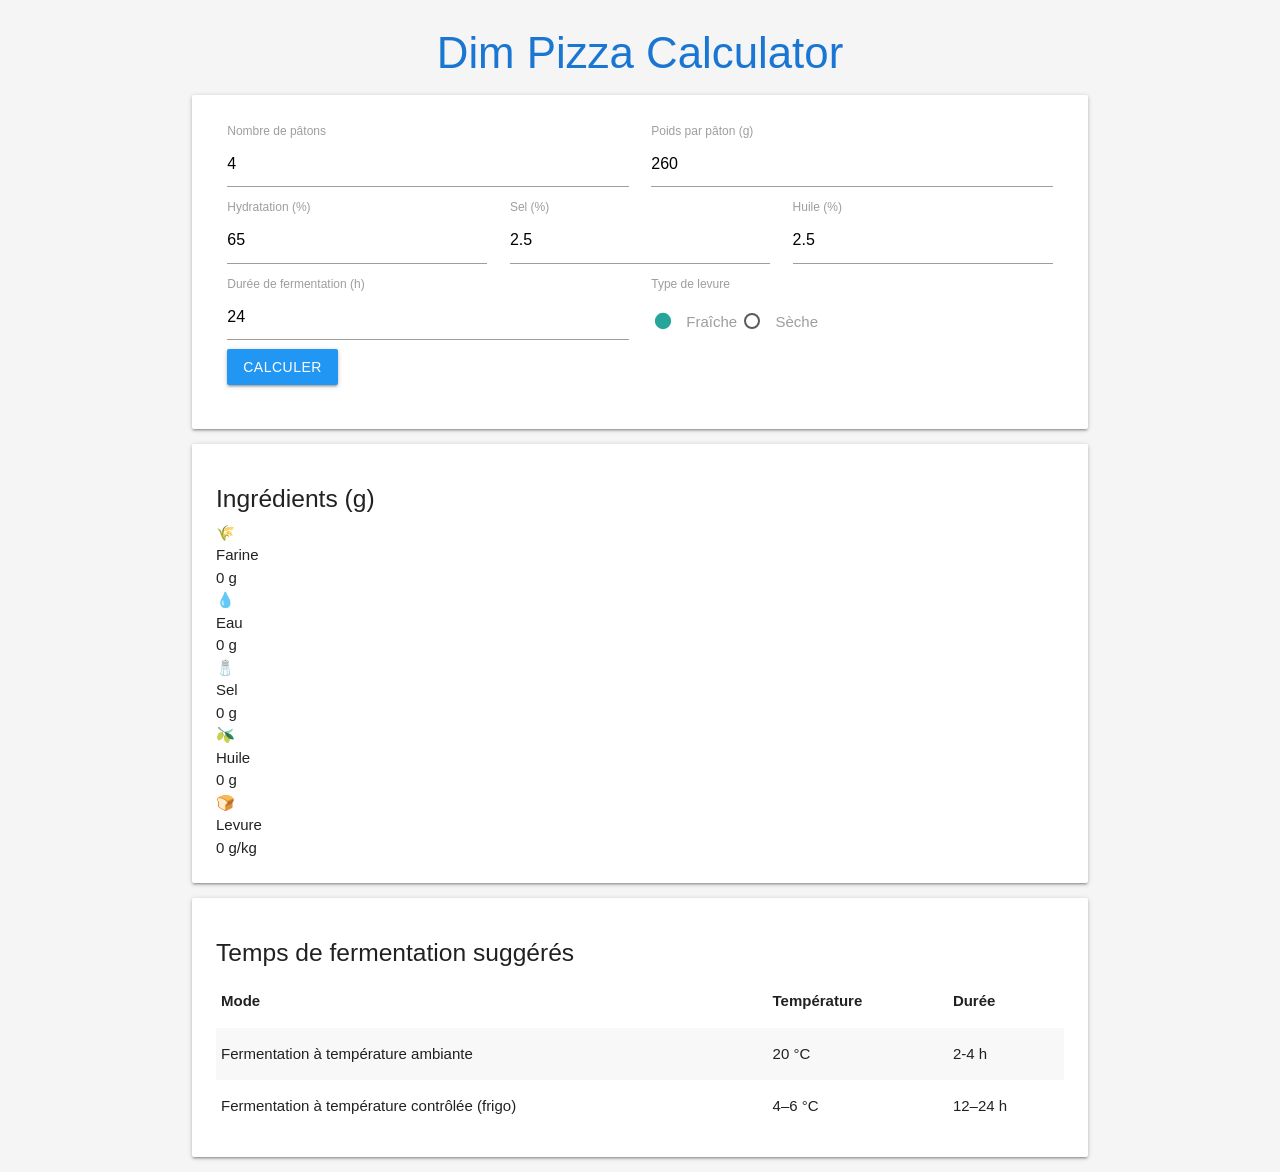
==== templates/index.html @ 213889c9 "change to Flask" ====
<!DOCTYPE html>
<html lang="fr">
<head>
  <meta charset="UTF-8" />
  <meta name="viewport" content="width=device-width, initial-scale=1.0" />
  <title>Dim Pizza Calculator</title>
  <link rel="stylesheet" href="https://cdnjs.cloudflare.com/ajax/libs/materialize/1.0.0/css/materialize.min.css" />
  <link rel="stylesheet" href="{{ url_for('static', filename='css/style.css') }}" />
</head>
<body class="grey lighten-4">
  <div class="container">
    <h3 class="center blue-text text-darken-2">Dim Pizza Calculator</h3>

    <div class="card-panel">
      <form id="calc-form">
        <div class="row">
          <div class="col s12 m6">
            <label for="num_balls">Nombre de pâtons</label>
            <input type="number" id="num_balls" value="4" class="validate" />
          </div>

          <div class="col s12 m6">
            <label for="ball_weight">Poids par pâton (g)</label>
            <input type="number" id="ball_weight" value="260" class="validate" />
          </div>

          <div class="col s12 m4">
            <label for="hydration">Hydratation (%)</label>
            <input type="number" id="hydration" value="65" step="0.1" class="validate" />
          </div>

          <div class="col s12 m4">
            <label for="salt_percent">Sel (%)</label>
            <input type="number" id="salt_percent" value="2.5" step="0.1" class="validate" />
          </div>

          <div class="col s12 m4">
            <label for="olive_percent">Huile (%)</label>
            <input type="number" id="olive_percent" value="2.5" step="0.1" class="validate" />
          </div>

          <div class="col s12 m6">
            <label for="fermentation_duration">Durée de fermentation (h)</label>
            <input type="number" id="fermentation_duration" value="24" step="1" class="validate" />
          </div>

          <div class="col s12 m6">
            <label>Type de levure</label>
            <p>
              <label>
                <input type="radio" name="yeast_type" value="fresh" checked />
                <span>Fraîche</span>
              </label>
              <label>
                <input type="radio" name="yeast_type" value="dry" />
                <span>Sèche</span>
              </label>
            </p>
          </div>

          <div class="col s12">
            <button class="btn waves-effect waves-light blue" type="submit">
              calculer
            </button>
          </div>
        </div>
      </form>
    </div>

    <!-- Résultat ingrédients -->
    <div id="ingredient-result" class="card result-card">
      <div class="card-content">
        <h5 class="ingredients-title">Ingrédients (g)</h5>
        <div class="ingredients-grid">
          <div class="ingredient-item">
            <div class="ingredient-icon">🌾</div>
            <div class="ingredient-label">Farine</div>
            <div class="ingredient-value"><span id="flour">0</span> g</div>
          </div>
          <div class="ingredient-item">
            <div class="ingredient-icon">💧</div>
            <div class="ingredient-label">Eau</div>
            <div class="ingredient-value"><span id="water">0</span> g</div>
          </div>
          <div class="ingredient-item">
            <div class="ingredient-icon">🧂</div>
            <div class="ingredient-label">Sel</div>
            <div class="ingredient-value"><span id="salt">0</span> g</div>
          </div>
          <div class="ingredient-item">
            <div class="ingredient-icon">🫒</div>
            <div class="ingredient-label">Huile</div>
            <div class="ingredient-value"><span id="olive">0</span> g</div>
          </div>
          <div class="ingredient-item">
            <div class="ingredient-icon">🍞</div>
            <div class="ingredient-label">Levure</div>
            <div class="ingredient-value"><span id="yeast">0</span> g/kg</div>
          </div>
          
        </div>
      </div>
    </div>

    <!-- Tableau fermentation -->
    <div id="ferment-result" class="card ferment-table">
      <div class="card-content">
        <h5>Temps de fermentation suggérés</h5>
        <table class="bordered striped">
          <thead>
            <tr>
              <th>Mode</th>
              <th>Température</th>
              <th>Durée</th>
            </tr>
          </thead>
          <tbody>
            <tr>
              <td>Fermentation à température ambiante</td>
              <td id="ferment-warm-temp">20 °C</td>
              <td id="ferment-warm-duration">2-4 h</td>
            </tr>
            <tr>
              <td>Fermentation à température contrôlée (frigo)</td>
              <td id="ferment-cold-temp">4–6 °C</td>
              <td id="ferment-cold-duration">12–24 h</td>
            </tr>

          </tbody>
        </table>
      </div>
    </div>
  </div>

  <script>
    // Fonction pour afficher un texte dans un élément
    const setText = (id, value) => {
      document.getElementById(id).textContent = value;
    };

    // Lorsque le formulaire est soumis
    document.getElementById("calc-form").addEventListener("submit", async (e) => {
      e.preventDefault(); // Empêcher le rechargement de la page

      // Récupérer les valeurs du formulaire
      const data = {
        num_balls: document.getElementById("num_balls").value || 4,
        ball_weight: document.getElementById("ball_weight").value || 260,
        hydration: document.getElementById("hydration").value || 65,
        salt_percent: document.getElementById("salt_percent").value || 2.5,
        olive_percent: document.getElementById("olive_percent").value || 2.5,
        fermentation_duration: document.getElementById("fermentation_duration").value || 24,
        yeast_type: document.querySelector("input[name='yeast_type']:checked").value || "fresh",
      };

      try {
        // Envoyer les données au serveur
        const res = await fetch("/calculate", {
          method: "POST",
          headers: { "Content-Type": "application/json" },
          body: JSON.stringify(data),
        });

        const result = await res.json();

        if (result.success) {
          // Afficher les résultats
          document.getElementById("ingredient-result").style.display = "block";
          setText("flour", result.dough.flour);
          setText("water", result.dough.water);
          setText("salt", result.dough.salt);
          setText("olive", result.dough.olive);
          setText("yeast", result.dough.yeast);
          setText("num_balls", result.num_balls);
          setText("ball_weight", result.ball_weight);
        } else {
          alert("Erreur : " + result.error);
        }
      } catch (err) {
        alert("Erreur réseau");
      }
    });
  </script>
</body>
</html>
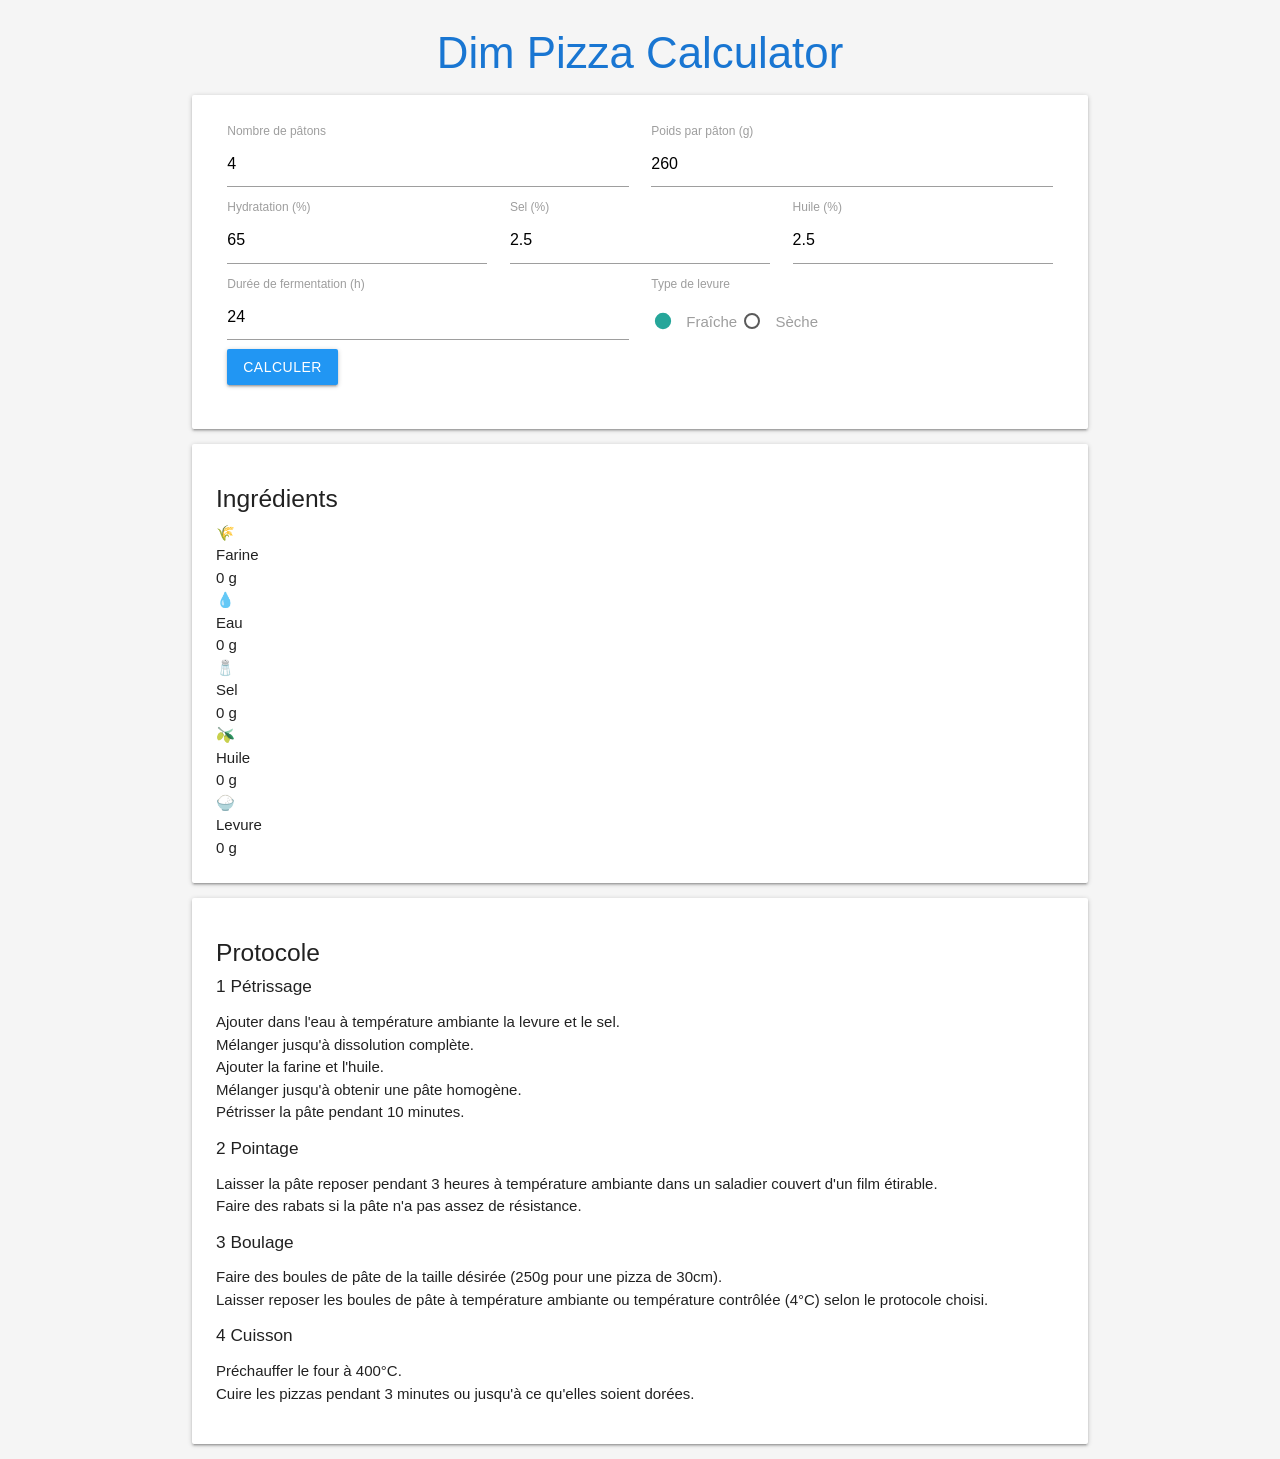
==== commit f265d898: "add protocol" ====
--- a/templates/index.html
+++ b/templates/index.html
@@ -70,7 +70,7 @@
     <!-- Résultat ingrédients -->
     <div id="ingredient-result" class="card result-card">
       <div class="card-content">
-        <h5 class="ingredients-title">Ingrédients (g)</h5>
+        <h5 class="ingredients-title">Ingrédients</h5>
         <div class="ingredients-grid">
           <div class="ingredient-item">
             <div class="ingredient-icon">🌾</div>
@@ -93,41 +93,66 @@
             <div class="ingredient-value"><span id="olive">0</span> g</div>
           </div>
           <div class="ingredient-item">
-            <div class="ingredient-icon">🍞</div>
+            <div class="ingredient-icon">🍚</div>
             <div class="ingredient-label">Levure</div>
-            <div class="ingredient-value"><span id="yeast">0</span> g/kg</div>
+            <div class="ingredient-value"><span id="yeast">0</span> g</div>
           </div>
           
         </div>
       </div>
     </div>
 
-    <!-- Tableau fermentation -->
-    <div id="ferment-result" class="card ferment-table">
+    <!-- Protocole -->
+    <div class="card result-card">
       <div class="card-content">
-        <h5>Temps de fermentation suggérés</h5>
-        <table class="bordered striped">
-          <thead>
-            <tr>
-              <th>Mode</th>
-              <th>Température</th>
-              <th>Durée</th>
-            </tr>
-          </thead>
-          <tbody>
-            <tr>
-              <td>Fermentation à température ambiante</td>
-              <td id="ferment-warm-temp">20 °C</td>
-              <td id="ferment-warm-duration">2-4 h</td>
-            </tr>
-            <tr>
-              <td>Fermentation à température contrôlée (frigo)</td>
-              <td id="ferment-cold-temp">4–6 °C</td>
-              <td id="ferment-cold-duration">12–24 h</td>
-            </tr>
-
-          </tbody>
-        </table>
+        <h5 class="protocol-title">Protocole</h5>
+        
+        <!-- Pétrissage -->
+        <div class="protocol-section">
+          <h6 class="protocol-step-title">
+            <span class="protocol-badge">1</span> Pétrissage
+          </h6>
+          <ul class="protocol-list">
+            <li><strong>Ajouter</strong> dans l'eau à température ambiante la levure et le sel.</li>
+            <li><strong>Mélanger</strong> jusqu'à dissolution complète.</li>
+            <li><strong>Ajouter</strong> la farine et l'huile.</li>
+            <li><strong>Mélanger</strong> jusqu'à obtenir une pâte homogène.</li>
+            <li><strong>Pétrisser</strong> la pâte pendant 10 minutes.</li>
+          </ul>
+        </div>
+
+        <!-- Pointage -->
+        <div class="protocol-section">
+          <h6 class="protocol-step-title">
+            <span class="protocol-badge">2</span> Pointage
+          </h6>
+          <ul class="protocol-list">
+            <li><strong>Laisser</strong> la pâte reposer pendant 3 heures à température ambiante dans un saladier couvert d'un film étirable.</li>
+            <li><strong>Faire</strong> des rabats si la pâte n'a pas assez de résistance.</li>
+          </ul>
+        </div>
+
+        <!-- Boulage -->
+        <div class="protocol-section">
+          <h6 class="protocol-step-title">
+            <span class="protocol-badge">3</span> Boulage
+          </h6>
+          <ul class="protocol-list">
+            <li><strong>Faire</strong> des boules de pâte de la taille désirée (250g pour une pizza de 30cm).</li>
+            <li><strong>Laisser</strong> reposer les boules de pâte à température ambiante ou température contrôlée (4°C) selon le protocole choisi.</li>
+          </ul>
+        </div>
+
+        <!-- Cuisson -->
+        <div class="protocol-section">
+          <h6 class="protocol-step-title">
+            <span class="protocol-badge">4</span> Cuisson
+          </h6>
+          <ul class="protocol-list">
+            <li><strong>Préchauffer</strong> le four à 400°C.</li>
+            <li><strong>Cuire</strong> les pizzas pendant 3 minutes ou jusqu'à ce qu'elles soient dorées.</li>
+          </ul>
+        </div>
       </div>
     </div>
   </div>
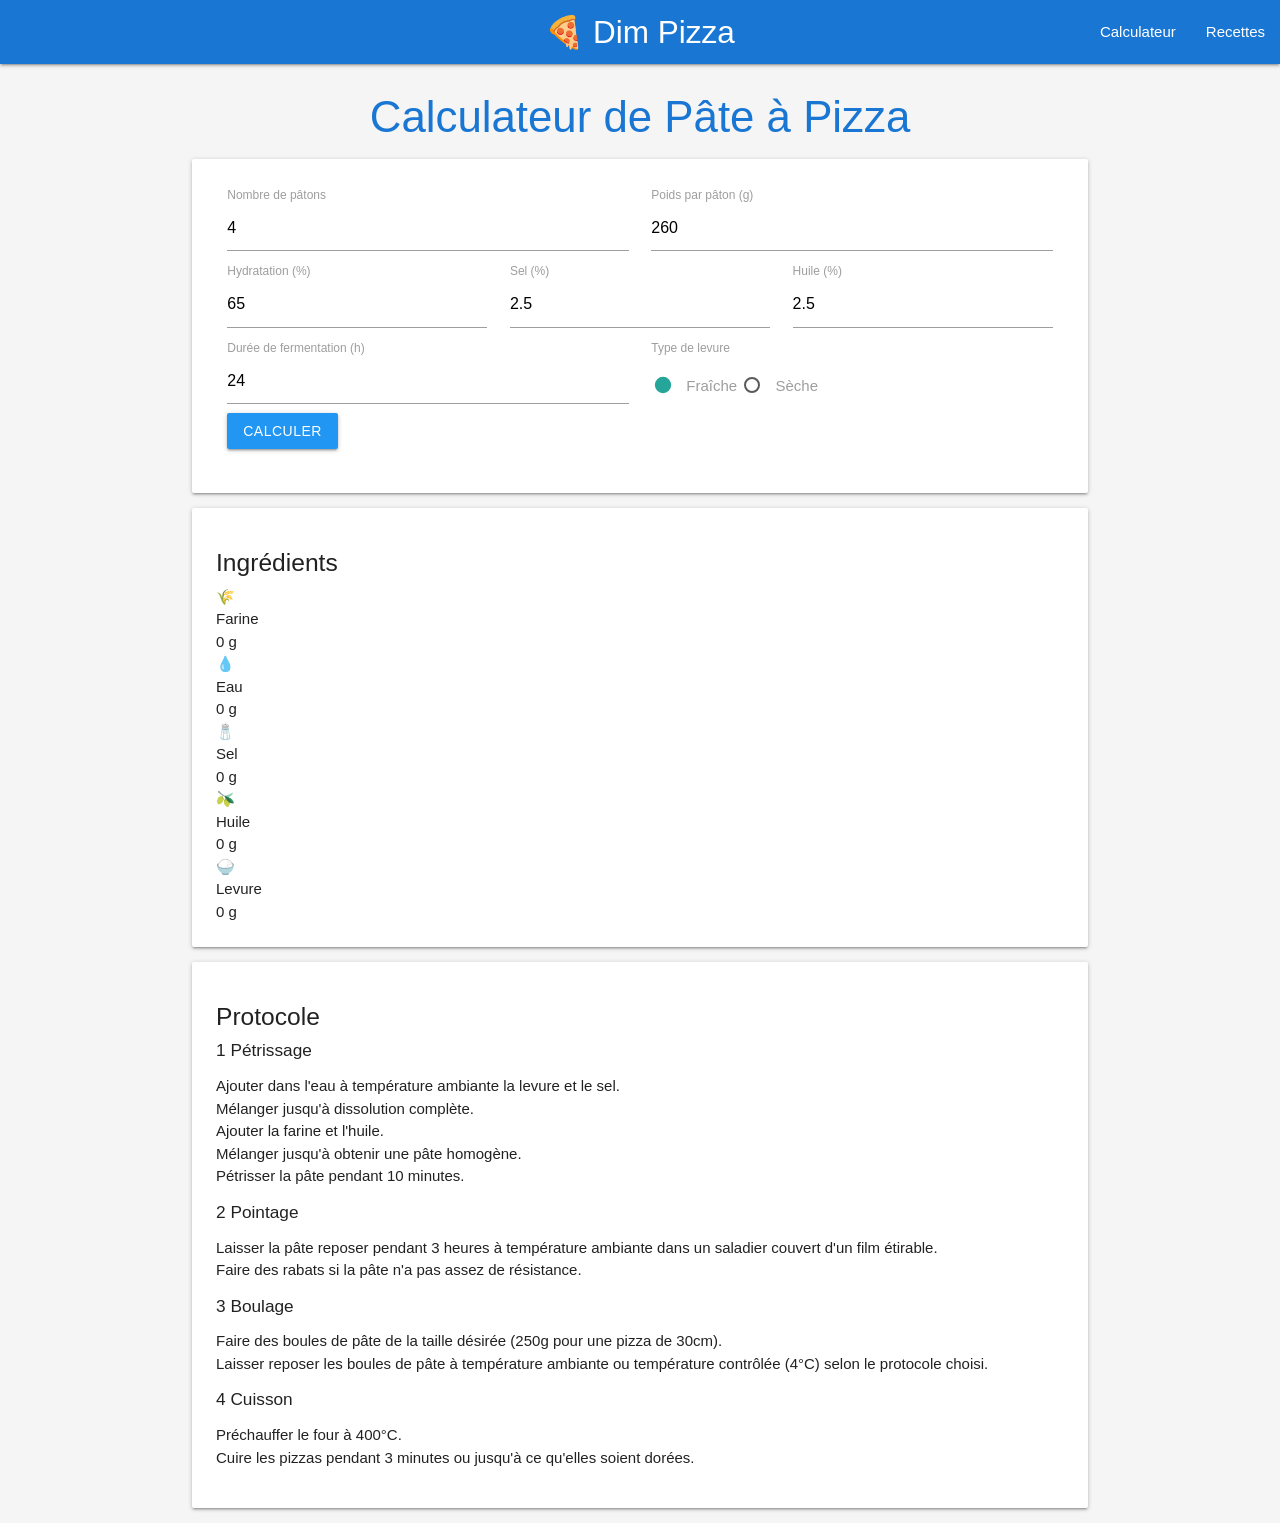
==== commit bb727c9a: "ok" ====
--- a/templates/index.html
+++ b/templates/index.html
@@ -5,11 +5,32 @@
   <meta name="viewport" content="width=device-width, initial-scale=1.0" />
   <title>Dim Pizza Calculator</title>
   <link rel="stylesheet" href="https://cdnjs.cloudflare.com/ajax/libs/materialize/1.0.0/css/materialize.min.css" />
+  <link rel="stylesheet" href="https://cdnjs.cloudflare.com/ajax/libs/font-awesome/6.0.0/css/all.min.css" />
   <link rel="stylesheet" href="{{ url_for('static', filename='css/style.css') }}" />
 </head>
 <body class="grey lighten-4">
+  <!-- Navbar avec menu hamburger -->
+  <nav class="blue darken-2">
+    <div class="nav-wrapper">
+      <a href="/" class="brand-logo center">🍕 Dim Pizza</a>
+      <a href="#" data-target="mobile-menu" class="sidenav-trigger">
+        <i class="fas fa-bars"></i>
+      </a>
+      <ul class="right hide-on-med-and-down">
+        <li><a href="/">Calculateur</a></li>
+        <li><a href="/recipes">Recettes</a></li>
+      </ul>
+    </div>
+  </nav>
+
+  <!-- Menu mobile -->
+  <ul class="sidenav" id="mobile-menu">
+    <li><a href="/">Calculateur</a></li>
+    <li><a href="/recipes">Recettes</a></li>
+  </ul>
+
   <div class="container">
-    <h3 class="center blue-text text-darken-2">Dim Pizza Calculator</h3>
+    <h3 class="center blue-text text-darken-2">Calculateur de Pâte à Pizza</h3>
 
     <div class="card-panel">
       <form id="calc-form">
@@ -205,6 +226,14 @@
         alert("Erreur réseau");
       }
     });
+
+    // Initialiser le sidenav
+    const sidenav = document.querySelectorAll('.sidenav');
+    M.Sidenav.init(sidenav);
+    
+    const tabs = document.querySelectorAll('.tabs');
+    M.Tabs.init(tabs);
   </script>
+  <script src="https://cdnjs.cloudflare.com/ajax/libs/materialize/1.0.0/js/materialize.min.js"></script>
 </body>
 </html>
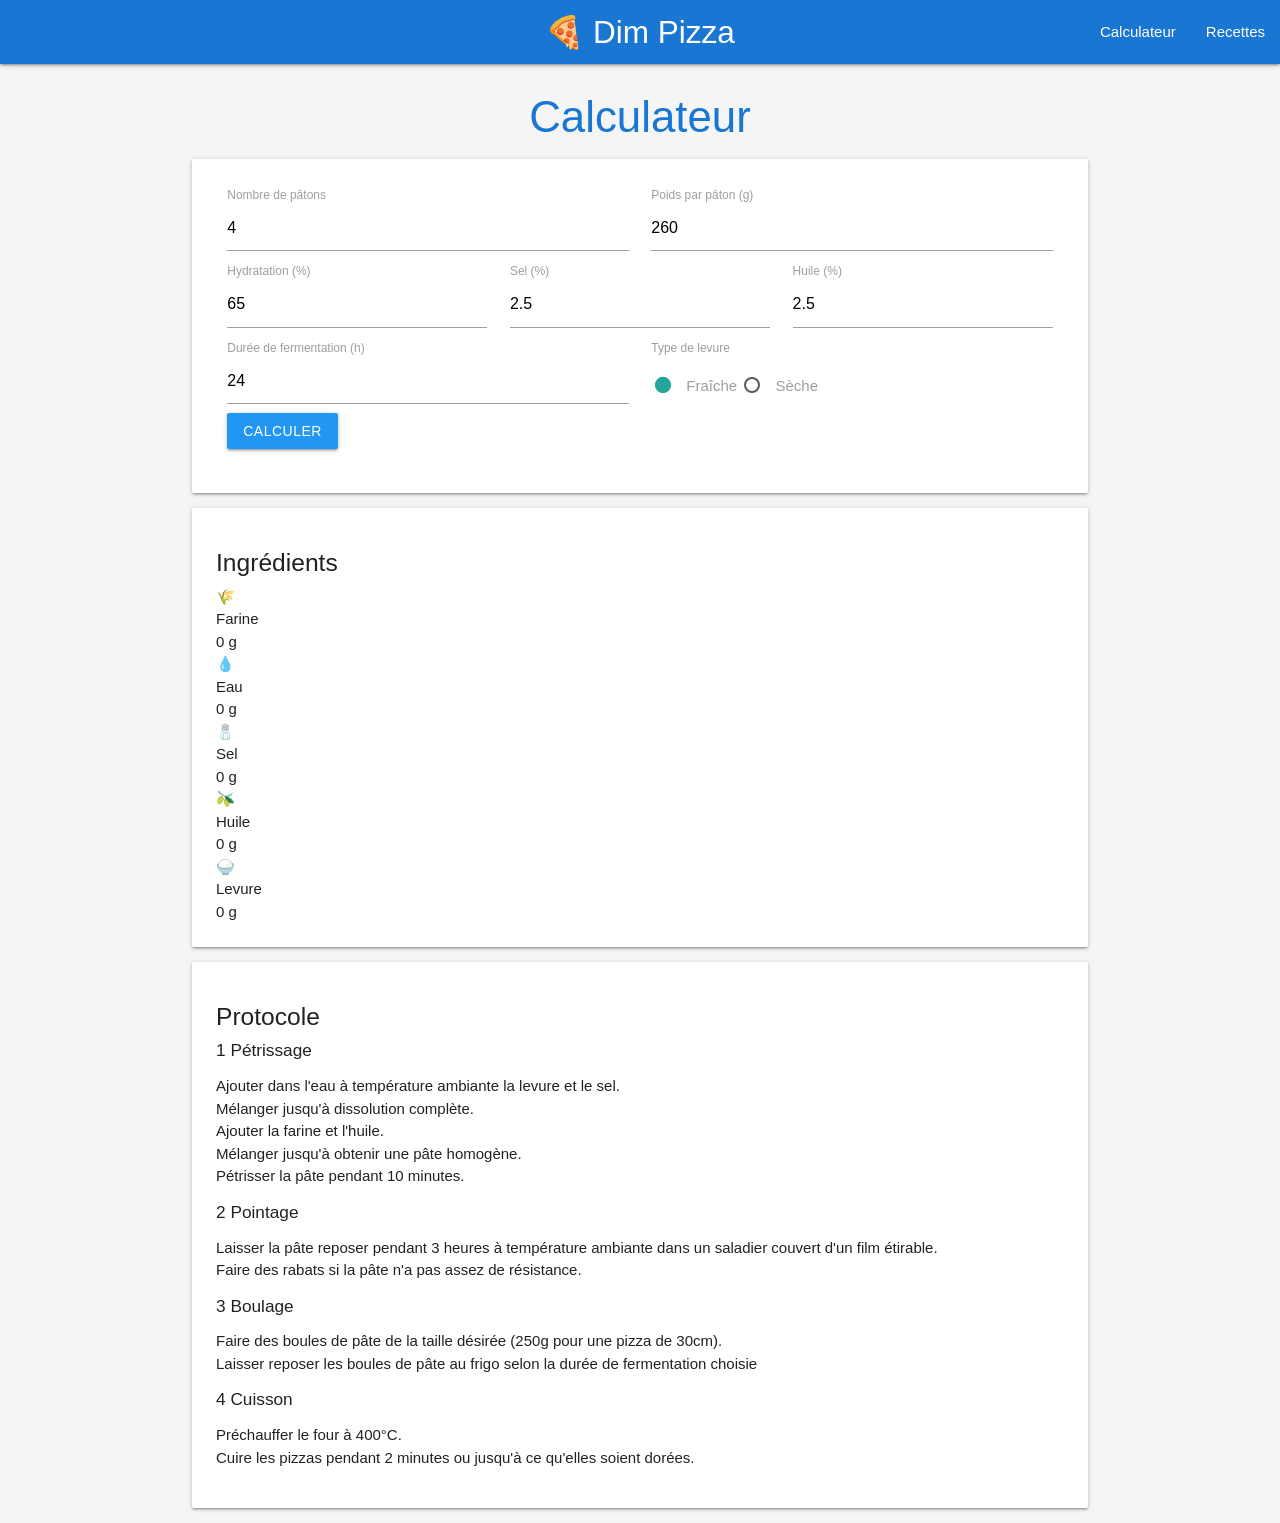
==== commit 0fbce620: "ok" ====
--- a/templates/index.html
+++ b/templates/index.html
@@ -30,7 +30,7 @@
   </ul>
 
   <div class="container">
-    <h3 class="center blue-text text-darken-2">Calculateur de Pâte à Pizza</h3>
+    <h3 class="center blue-text text-darken-2">Calculateur</h3>
 
     <div class="card-panel">
       <form id="calc-form">
@@ -160,7 +160,7 @@
           </h6>
           <ul class="protocol-list">
             <li><strong>Faire</strong> des boules de pâte de la taille désirée (250g pour une pizza de 30cm).</li>
-            <li><strong>Laisser</strong> reposer les boules de pâte à température ambiante ou température contrôlée (4°C) selon le protocole choisi.</li>
+            <li><strong>Laisser</strong> reposer les boules de pâte au frigo selon la durée de fermentation choisie</li>
           </ul>
         </div>
 
@@ -171,14 +171,22 @@
           </h6>
           <ul class="protocol-list">
             <li><strong>Préchauffer</strong> le four à 400°C.</li>
-            <li><strong>Cuire</strong> les pizzas pendant 3 minutes ou jusqu'à ce qu'elles soient dorées.</li>
+            <li><strong>Cuire</strong> les pizzas pendant 2 minutes ou jusqu'à ce qu'elles soient dorées.</li>
           </ul>
         </div>
       </div>
     </div>
   </div>
 
+  <script src="https://cdnjs.cloudflare.com/ajax/libs/materialize/1.0.0/js/materialize.min.js"></script>
   <script>
+    // Initialiser le sidenav
+    const sidenav = document.querySelectorAll('.sidenav');
+    M.Sidenav.init(sidenav);
+    
+    const tabs = document.querySelectorAll('.tabs');
+    M.Tabs.init(tabs);
+
     // Fonction pour afficher un texte dans un élément
     const setText = (id, value) => {
       document.getElementById(id).textContent = value;
@@ -226,14 +234,6 @@
         alert("Erreur réseau");
       }
     });
-
-    // Initialiser le sidenav
-    const sidenav = document.querySelectorAll('.sidenav');
-    M.Sidenav.init(sidenav);
-    
-    const tabs = document.querySelectorAll('.tabs');
-    M.Tabs.init(tabs);
   </script>
-  <script src="https://cdnjs.cloudflare.com/ajax/libs/materialize/1.0.0/js/materialize.min.js"></script>
 </body>
 </html>
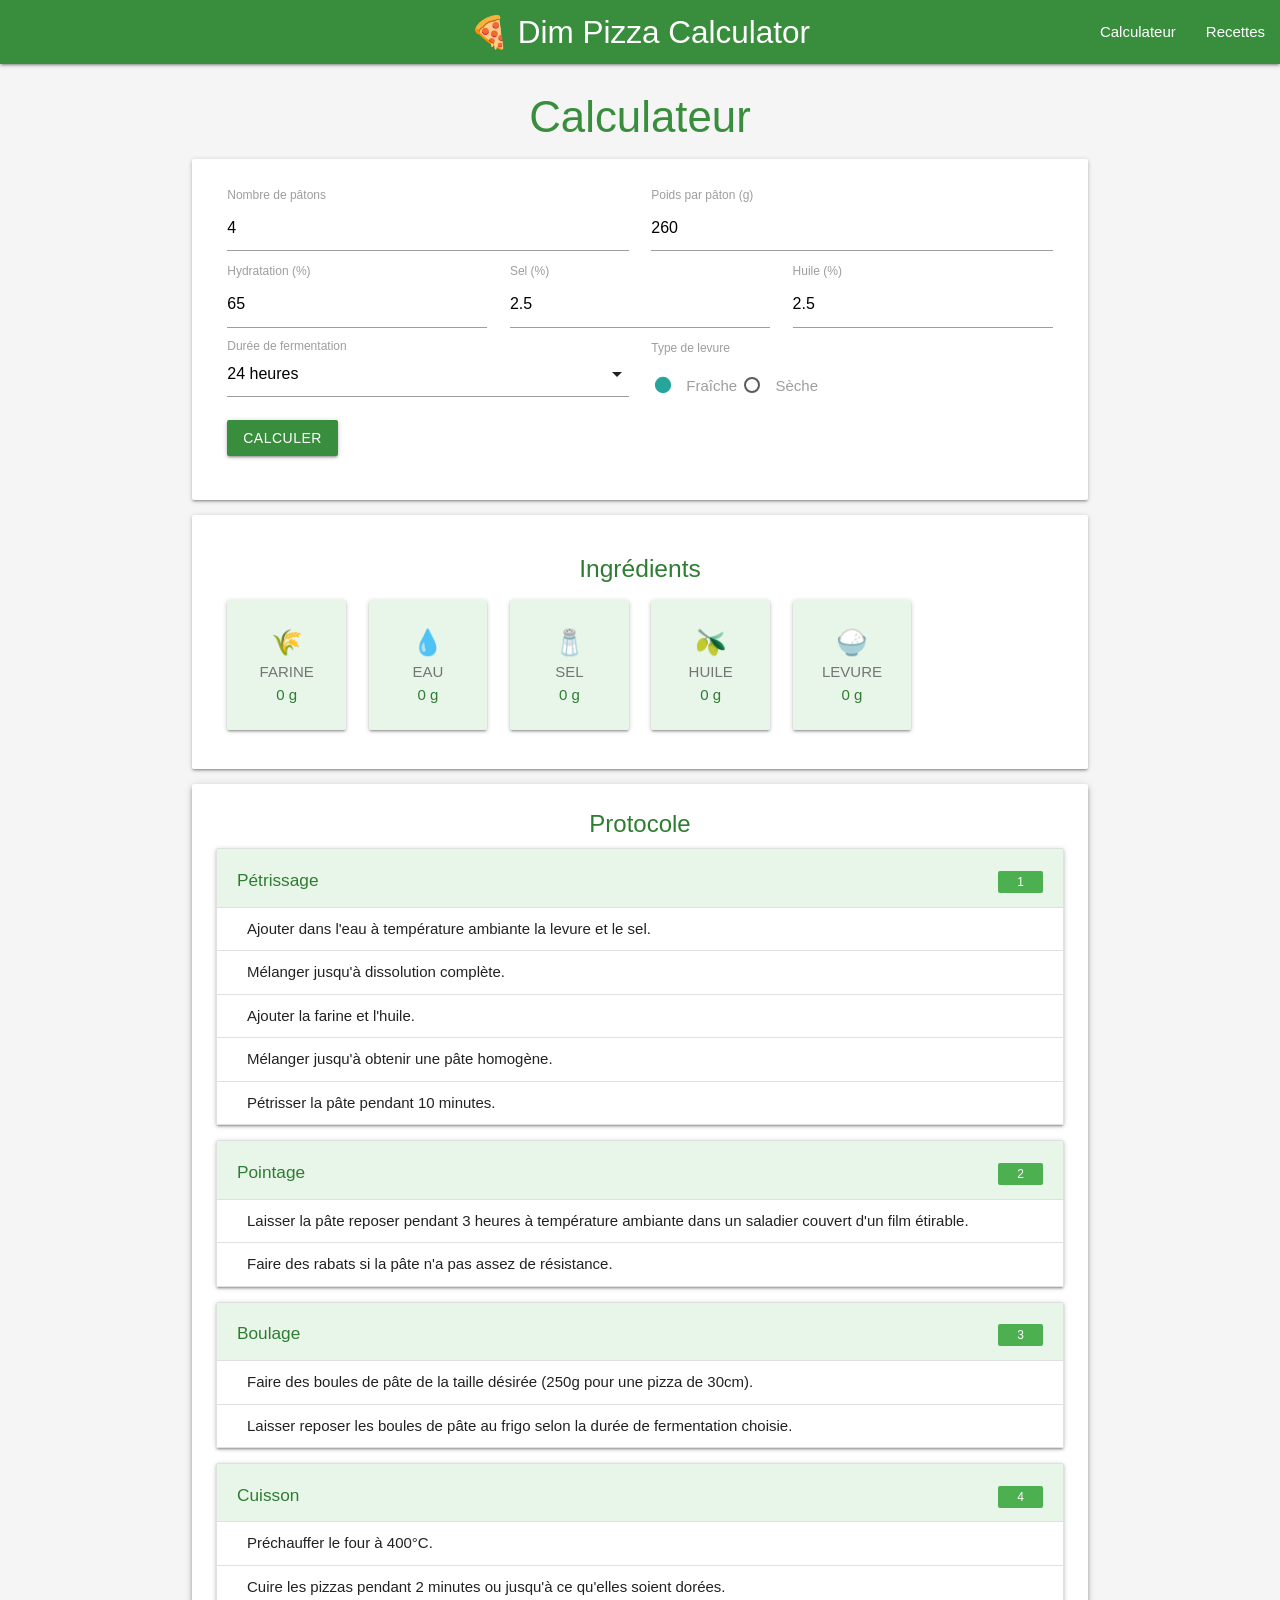
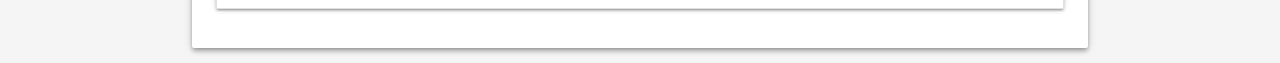
==== commit f809473f: "ok" ====
--- a/templates/index.html
+++ b/templates/index.html
@@ -6,13 +6,13 @@
   <title>Dim Pizza Calculator</title>
   <link rel="stylesheet" href="https://cdnjs.cloudflare.com/ajax/libs/materialize/1.0.0/css/materialize.min.css" />
   <link rel="stylesheet" href="https://cdnjs.cloudflare.com/ajax/libs/font-awesome/6.0.0/css/all.min.css" />
-  <link rel="stylesheet" href="{{ url_for('static', filename='css/style.css') }}" />
+
 </head>
 <body class="grey lighten-4">
-  <!-- Navbar avec menu hamburger -->
-  <nav class="blue darken-2">
+
+  <nav class="green darken-2">
     <div class="nav-wrapper">
-      <a href="/" class="brand-logo center">🍕 Dim Pizza</a>
+      <a href="/" class="brand-logo center">🍕 Dim Pizza Calculator</a>
       <a href="#" data-target="mobile-menu" class="sidenav-trigger">
         <i class="fas fa-bars"></i>
       </a>
@@ -30,7 +30,7 @@
   </ul>
 
   <div class="container">
-    <h3 class="center blue-text text-darken-2">Calculateur</h3>
+    <h3 class="center green-text text-darken-2">Calculateur</h3>
 
     <div class="card-panel">
       <form id="calc-form">
@@ -60,9 +60,13 @@
             <input type="number" id="olive_percent" value="2.5" step="0.1" class="validate" />
           </div>
 
-          <div class="col s12 m6">
-            <label for="fermentation_duration">Durée de fermentation (h)</label>
-            <input type="number" id="fermentation_duration" value="24" step="1" class="validate" />
+          <div class="input-field col s12 m6">
+            <select id="fermentation_duration">
+              <option value="12">12 heures</option>
+              <option value="24" selected>24 heures</option>
+              <option value="48">48 heures</option>
+            </select>
+            <label for="fermentation_duration">Durée de fermentation</label>
           </div>
 
           <div class="col s12 m6">
@@ -80,7 +84,7 @@
           </div>
 
           <div class="col s12">
-            <button class="btn waves-effect waves-light blue" type="submit">
+            <button class="btn waves-effect waves-light green darken-2" type="submit">
               calculer
             </button>
           </div>
@@ -88,94 +92,117 @@
       </form>
     </div>
 
-    <!-- Résultat ingrédients -->
-    <div id="ingredient-result" class="card result-card">
-      <div class="card-content">
-        <h5 class="ingredients-title">Ingrédients</h5>
-        <div class="ingredients-grid">
-          <div class="ingredient-item">
-            <div class="ingredient-icon">🌾</div>
-            <div class="ingredient-label">Farine</div>
-            <div class="ingredient-value"><span id="flour">0</span> g</div>
-          </div>
-          <div class="ingredient-item">
-            <div class="ingredient-icon">💧</div>
-            <div class="ingredient-label">Eau</div>
-            <div class="ingredient-value"><span id="water">0</span> g</div>
-          </div>
-          <div class="ingredient-item">
-            <div class="ingredient-icon">🧂</div>
-            <div class="ingredient-label">Sel</div>
-            <div class="ingredient-value"><span id="salt">0</span> g</div>
-          </div>
-          <div class="ingredient-item">
-            <div class="ingredient-icon">🫒</div>
-            <div class="ingredient-label">Huile</div>
-            <div class="ingredient-value"><span id="olive">0</span> g</div>
-          </div>
-          <div class="ingredient-item">
-            <div class="ingredient-icon">🍚</div>
-            <div class="ingredient-label">Levure</div>
-            <div class="ingredient-value"><span id="yeast">0</span> g</div>
-          </div>
-          
+<!-- Résultat ingrédients -->
+<div id="ingredient-result" class="card z-depth-1">
+  <div class="card-content">
+    <h5 class="center-align green-text text-darken-3">Ingrédients</h5>
+
+    <div class="row" style="margin-bottom: 0;">
+      <div class="col s12 m6 l4 xl2">
+        <div class="card-panel green lighten-5 center-align z-depth-1">
+          <div class="green-text text-darken-3 flow-text">🌾</div>
+          <div class="grey-text text-darken-1">FARINE</div>
+          <div class="green-text text-darken-3">
+            <strong><span id="flour">0</span> g</strong>
+          </div>
+        </div>
+      </div>
+
+      <div class="col s12 m6 l4 xl2">
+        <div class="card-panel green lighten-5 center-align z-depth-1">
+          <div class="green-text text-darken-3 flow-text">💧</div>
+          <div class="grey-text text-darken-1">EAU</div>
+          <div class="green-text text-darken-3">
+            <strong><span id="water">0</span> g</strong>
+          </div>
+        </div>
+      </div>
+
+      <div class="col s12 m6 l4 xl2">
+        <div class="card-panel green lighten-5 center-align z-depth-1">
+          <div class="green-text text-darken-3 flow-text">🧂</div>
+          <div class="grey-text text-darken-1">SEL</div>
+          <div class="green-text text-darken-3">
+            <strong><span id="salt">0</span> g</strong>
+          </div>
+        </div>
+      </div>
+
+      <div class="col s12 m6 l4 xl2">
+        <div class="card-panel green lighten-5 center-align z-depth-1">
+          <div class="green-text text-darken-3 flow-text">🫒</div>
+          <div class="grey-text text-darken-1">HUILE</div>
+          <div class="green-text text-darken-3">
+            <strong><span id="olive">0</span> g</strong>
+          </div>
+        </div>
+      </div>
+
+      <div class="col s12 m6 l4 xl2">
+        <div class="card-panel green lighten-5 center-align z-depth-1">
+          <div class="green-text text-darken-3 flow-text">🍚</div>
+          <div class="grey-text text-darken-1">LEVURE</div>
+          <div class="green-text text-darken-3">
+            <strong><span id="yeast">0</span> g</strong>
+          </div>
         </div>
       </div>
     </div>
-
-    <!-- Protocole -->
-    <div class="card result-card">
-      <div class="card-content">
-        <h5 class="protocol-title">Protocole</h5>
-        
-        <!-- Pétrissage -->
-        <div class="protocol-section">
-          <h6 class="protocol-step-title">
-            <span class="protocol-badge">1</span> Pétrissage
-          </h6>
-          <ul class="protocol-list">
-            <li><strong>Ajouter</strong> dans l'eau à température ambiante la levure et le sel.</li>
-            <li><strong>Mélanger</strong> jusqu'à dissolution complète.</li>
-            <li><strong>Ajouter</strong> la farine et l'huile.</li>
-            <li><strong>Mélanger</strong> jusqu'à obtenir une pâte homogène.</li>
-            <li><strong>Pétrisser</strong> la pâte pendant 10 minutes.</li>
-          </ul>
-        </div>
-
-        <!-- Pointage -->
-        <div class="protocol-section">
-          <h6 class="protocol-step-title">
-            <span class="protocol-badge">2</span> Pointage
-          </h6>
-          <ul class="protocol-list">
-            <li><strong>Laisser</strong> la pâte reposer pendant 3 heures à température ambiante dans un saladier couvert d'un film étirable.</li>
-            <li><strong>Faire</strong> des rabats si la pâte n'a pas assez de résistance.</li>
-          </ul>
-        </div>
-
-        <!-- Boulage -->
-        <div class="protocol-section">
-          <h6 class="protocol-step-title">
-            <span class="protocol-badge">3</span> Boulage
-          </h6>
-          <ul class="protocol-list">
-            <li><strong>Faire</strong> des boules de pâte de la taille désirée (250g pour une pizza de 30cm).</li>
-            <li><strong>Laisser</strong> reposer les boules de pâte au frigo selon la durée de fermentation choisie</li>
-          </ul>
-        </div>
-
-        <!-- Cuisson -->
-        <div class="protocol-section">
-          <h6 class="protocol-step-title">
-            <span class="protocol-badge">4</span> Cuisson
-          </h6>
-          <ul class="protocol-list">
-            <li><strong>Préchauffer</strong> le four à 400°C.</li>
-            <li><strong>Cuire</strong> les pizzas pendant 2 minutes ou jusqu'à ce qu'elles soient dorées.</li>
-          </ul>
-        </div>
-      </div>
-    </div>
+  </div>
+</div>
+
+<div class="card z-depth-2">
+  <div class="card-content">
+    <span class="card-title center-align green-text text-darken-3">Protocole</span>
+
+    <ul class="collection with-header z-depth-1">
+      <li class="collection-header green lighten-5">
+        <h6 class="green-text text-darken-3">
+          <span class="new badge green" data-badge-caption="">1</span>
+          Pétrissage
+        </h6>
+      </li>
+      <li class="collection-item"><strong>Ajouter</strong> dans l'eau à température ambiante la levure et le sel.</li>
+      <li class="collection-item"><strong>Mélanger</strong> jusqu'à dissolution complète.</li>
+      <li class="collection-item"><strong>Ajouter</strong> la farine et l'huile.</li>
+      <li class="collection-item"><strong>Mélanger</strong> jusqu'à obtenir une pâte homogène.</li>
+      <li class="collection-item"><strong>Pétrisser</strong> la pâte pendant 10 minutes.</li>
+    </ul>
+
+    <ul class="collection with-header z-depth-1">
+      <li class="collection-header green lighten-5">
+        <h6 class="green-text text-darken-3">
+          <span class="new badge green" data-badge-caption="">2</span>
+          Pointage
+        </h6>
+      </li>
+      <li class="collection-item"><strong>Laisser</strong> la pâte reposer pendant 3 heures à température ambiante dans un saladier couvert d'un film étirable.</li>
+      <li class="collection-item"><strong>Faire</strong> des rabats si la pâte n'a pas assez de résistance.</li>
+    </ul>
+
+    <ul class="collection with-header z-depth-1">
+      <li class="collection-header green lighten-5">
+        <h6 class="green-text text-darken-3">
+          <span class="new badge green" data-badge-caption="">3</span>
+          Boulage
+        </h6>
+      </li>
+      <li class="collection-item"><strong>Faire</strong> des boules de pâte de la taille désirée (250g pour une pizza de 30cm).</li>
+      <li class="collection-item"><strong>Laisser</strong> reposer les boules de pâte au frigo selon la durée de fermentation choisie.</li>
+    </ul>
+
+    <ul class="collection with-header z-depth-1">
+      <li class="collection-header green lighten-5">
+        <h6 class="green-text text-darken-3">
+          <span class="new badge green" data-badge-caption="">4</span>
+          Cuisson
+        </h6>
+      </li>
+      <li class="collection-item"><strong>Préchauffer</strong> le four à 400°C.</li>
+      <li class="collection-item"><strong>Cuire</strong> les pizzas pendant 2 minutes ou jusqu'à ce qu'elles soient dorées.</li>
+    </ul>
+  </div>
+</div>
   </div>
 
   <script src="https://cdnjs.cloudflare.com/ajax/libs/materialize/1.0.0/js/materialize.min.js"></script>
@@ -186,6 +213,10 @@
     
     const tabs = document.querySelectorAll('.tabs');
     M.Tabs.init(tabs);
+
+    const selects = document.querySelectorAll('select');
+    M.FormSelect.init(selects);
+
 
     // Fonction pour afficher un texte dans un élément
     const setText = (id, value) => {
